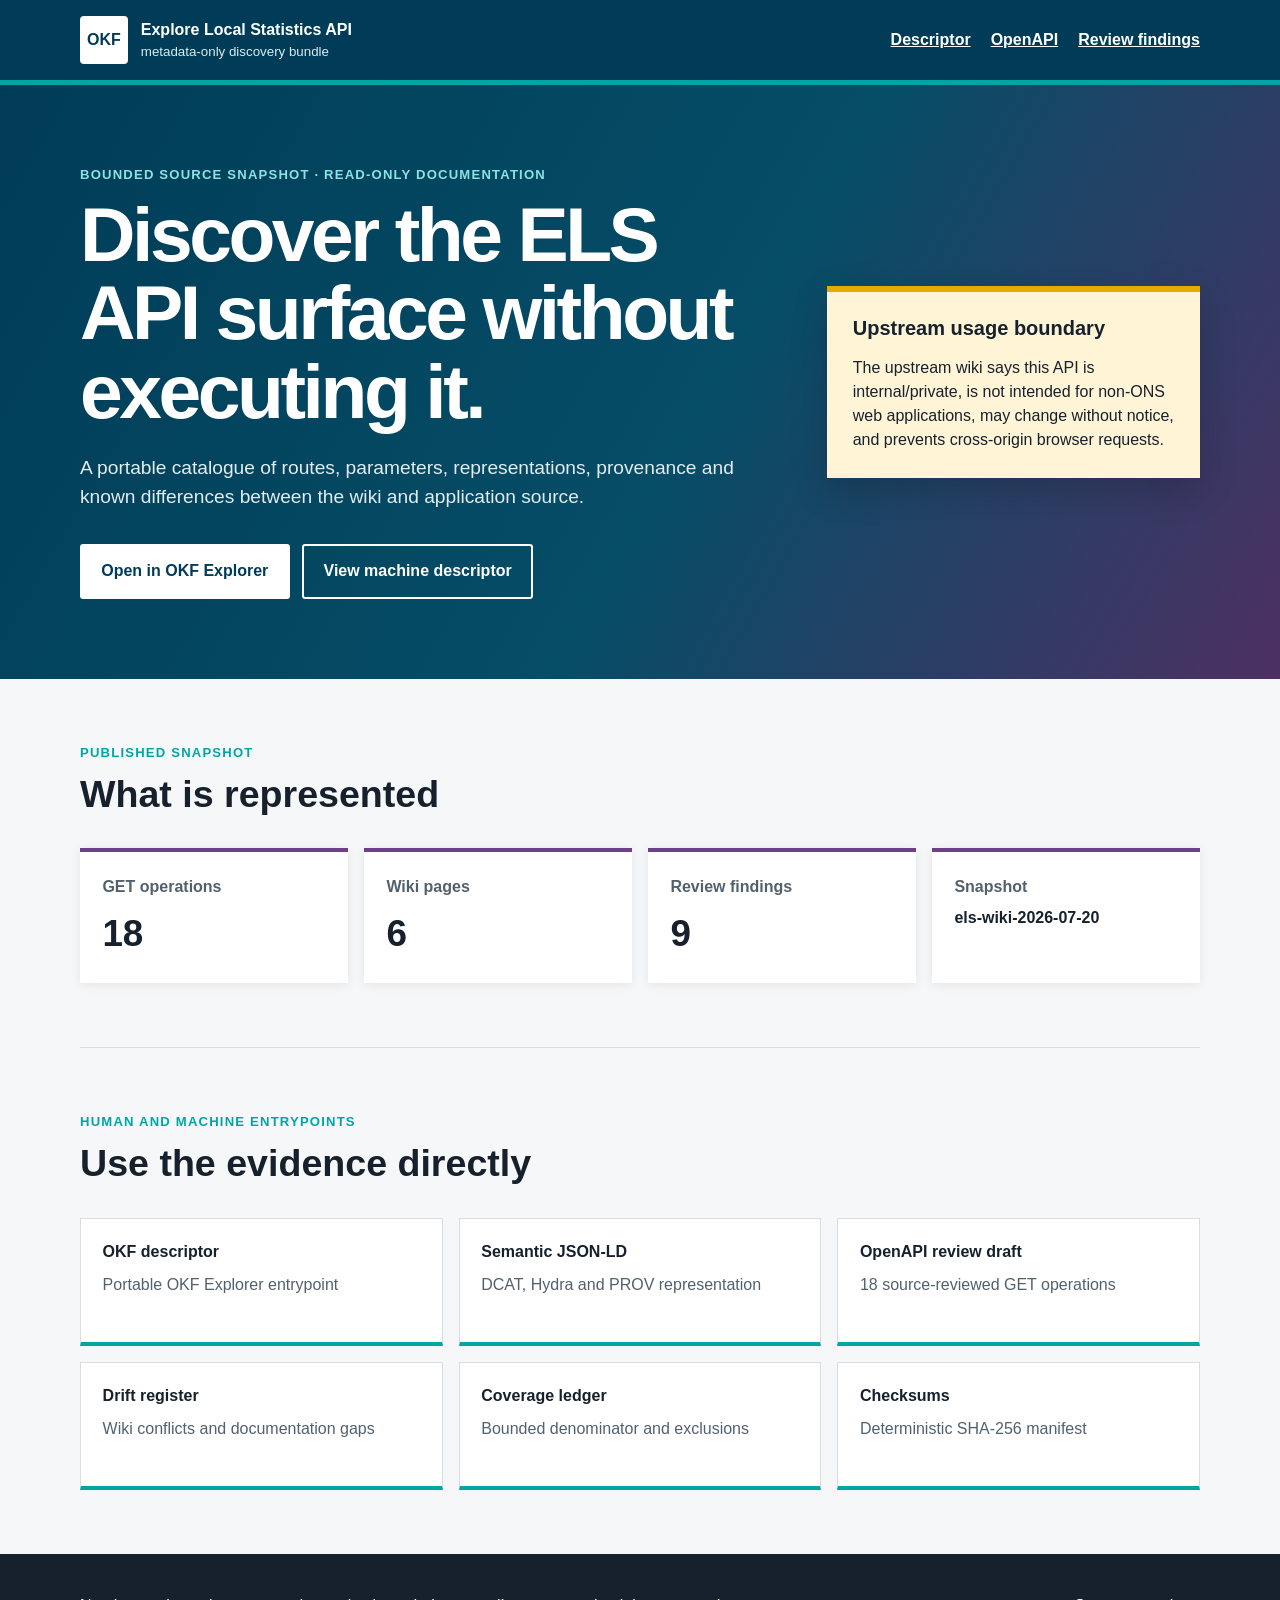
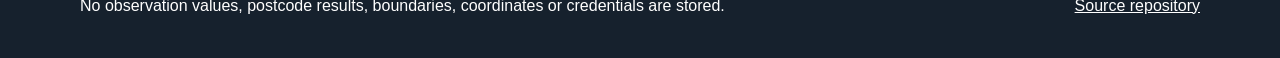
==== bundle/index.html @ c5cec98f "Publish OKF bundle with GitHub Pages" ====
<!doctype html>
<html lang="en-GB">
<head>
  <meta charset="utf-8">
  <meta name="viewport" content="width=device-width, initial-scale=1">
  <meta name="description" content="Metadata-only OKF discovery bundle for the Explore Local Statistics internal API documentation.">
  <meta name="referrer" content="no-referrer">
  <meta http-equiv="Content-Security-Policy" content="default-src 'self'; style-src 'self'; img-src 'self'; object-src 'none'; base-uri 'self'; form-action 'none'">
  <title>Explore Local Statistics API · Open Knowledge Format</title>
  <link rel="stylesheet" href="site.css">
</head>
<body>
  <a class="skip-link" href="#main-content">Skip to bundle summary</a>
  <header class="site-header">
    <div class="shell header-inner">
      <a class="brand" href="./" aria-label="Explore Local Statistics API OKF home">
        <span class="brand-mark" aria-hidden="true">OKF</span>
        <span>
          <strong>Explore Local Statistics API</strong>
          <small>metadata-only discovery bundle</small>
        </span>
      </a>
      <nav aria-label="Bundle links">
        <a href="okf-explorer.json">Descriptor</a>
        <a href="data/openapi.json">OpenAPI</a>
        <a href="data/review/issues.json">Review findings</a>
      </nav>
    </div>
  </header>
  <main id="main-content">
    <section class="hero">
      <div class="shell hero-grid">
        <div>
          <p class="eyebrow">Bounded source snapshot · read-only documentation</p>
          <h1>Discover the ELS API surface without executing it.</h1>
          <p class="lede">
            A portable catalogue of routes, parameters, representations,
            provenance and known differences between the wiki and application source.
          </p>
          <div class="actions">
            <a class="button primary" href="https://chris-page-gov.github.io/okf-explorer/?bundle=https%3A%2F%2Fchris-page-gov.github.io%2Fokf-els-api%2Fokf-explorer.json" rel="noreferrer">
              Open in OKF Explorer
            </a>
            <a class="button secondary" href="okf-explorer.json">
              View machine descriptor
            </a>
          </div>
        </div>
        <aside class="warning" aria-labelledby="warning-title">
          <h2 id="warning-title">Upstream usage boundary</h2>
          <p>The upstream wiki says this API is internal/private, is not intended for non-ONS web applications, may change without notice, and prevents cross-origin browser requests.</p>
        </aside>
      </div>
    </section>
    <section class="shell summary" aria-labelledby="summary-title">
      <div>
        <p class="eyebrow">Published snapshot</p>
        <h2 id="summary-title">What is represented</h2>
      </div>
      <dl class="cards">
        <div><dt>GET operations</dt><dd>18</dd></div>
        <div><dt>Wiki pages</dt><dd>6</dd></div>
        <div><dt>Review findings</dt><dd>9</dd></div>
        <div><dt>Snapshot</dt><dd class="text-value">els-wiki-2026-07-20</dd></div>
      </dl>
    </section>
    <section class="shell files" aria-labelledby="files-title">
      <p class="eyebrow">Human and machine entrypoints</p>
      <h2 id="files-title">Use the evidence directly</h2>
      <div class="file-grid">
        <a href="okf-explorer.json"><strong>OKF descriptor</strong><span>Portable OKF Explorer entrypoint</span></a>
        <a href="okf-bundle.jsonld"><strong>Semantic JSON-LD</strong><span>DCAT, Hydra and PROV representation</span></a>
        <a href="data/openapi.json"><strong>OpenAPI review draft</strong><span>18 source-reviewed GET operations</span></a>
        <a href="data/review/issues.json"><strong>Drift register</strong><span>Wiki conflicts and documentation gaps</span></a>
        <a href="data/coverage/ledger.json"><strong>Coverage ledger</strong><span>Bounded denominator and exclusions</span></a>
        <a href="checksums.json"><strong>Checksums</strong><span>Deterministic SHA-256 manifest</span></a>
      </div>
    </section>
  </main>
  <footer>
    <div class="shell">
      <p>No observation values, postcode results, boundaries, coordinates or credentials are stored.</p>
      <a href="https://github.com/chris-page-gov/okf-els-api">Source repository</a>
    </div>
  </footer>
</body>
</html>
---- bundle/site.css ----
* { box-sizing: border-box; }
:root {
  color-scheme: light;
  --ink: #16212d;
  --muted: #52616e;
  --paper: #f6f7f8;
  --white: #ffffff;
  --blue: #003c57;
  --cyan: #00a6a6;
  --purple: #6d3f8c;
  --line: #d7dee3;
  --warning: #fff4d6;
}
html { font-family: Arial, Helvetica, sans-serif; color: var(--ink); background: var(--paper); }
body { margin: 0; line-height: 1.5; }
a { color: var(--blue); }
a:focus, button:focus { outline: 3px solid #ffbf47; outline-offset: 3px; }
.shell { width: min(1120px, calc(100% - 2rem)); margin: 0 auto; }
.skip-link { position: absolute; left: -9999px; top: 0; padding: .75rem 1rem; background: var(--white); z-index: 10; }
.skip-link:focus { left: 1rem; top: 1rem; }
.site-header { color: var(--white); background: var(--blue); border-bottom: 5px solid var(--cyan); }
.header-inner { min-height: 5rem; display: flex; align-items: center; justify-content: space-between; gap: 2rem; }
.brand { display: flex; align-items: center; gap: .8rem; color: var(--white); text-decoration: none; }
.brand-mark { display: grid; place-items: center; width: 3rem; height: 3rem; font-weight: 800; color: var(--blue); background: var(--white); border-radius: .25rem; }
.brand strong, .brand small { display: block; }
.brand small { color: #d8edf1; }
nav { display: flex; flex-wrap: wrap; gap: 1.25rem; }
nav a { color: var(--white); font-weight: 700; }
.hero { padding: 5rem 0; color: var(--white); background: linear-gradient(120deg, #003c57 0%, #064d67 55%, #4d3063 100%); }
.hero-grid { display: grid; grid-template-columns: minmax(0, 1.5fr) minmax(18rem, .8fr); gap: 3rem; align-items: center; }
.eyebrow { margin: 0 0 .65rem; color: var(--cyan); font-size: .82rem; font-weight: 800; letter-spacing: .09em; text-transform: uppercase; }
.hero .eyebrow { color: #8ce3e3; }
h1 { max-width: 16ch; margin: 0; font-size: clamp(2.5rem, 6vw, 4.8rem); line-height: 1.02; letter-spacing: -.045em; }
h2 { margin: 0; font-size: clamp(1.7rem, 3vw, 2.35rem); line-height: 1.15; }
.lede { max-width: 42rem; margin: 1.5rem 0 0; color: #e2edf1; font-size: 1.2rem; }
.actions { display: flex; flex-wrap: wrap; gap: .8rem; margin-top: 2rem; }
.button { display: inline-block; padding: .85rem 1.2rem; border: 2px solid var(--white); border-radius: .2rem; font-weight: 800; text-decoration: none; }
.button.primary { color: var(--blue); background: var(--white); }
.button.secondary { color: var(--white); }
.warning { padding: 1.6rem; color: var(--ink); background: var(--warning); border-top: 6px solid #e8a900; box-shadow: 0 12px 34px rgb(0 0 0 / .18); }
.warning h2 { font-size: 1.25rem; }
.warning p { margin-bottom: 0; }
.summary, .files { padding-top: 4rem; padding-bottom: 4rem; }
.cards { display: grid; grid-template-columns: repeat(4, 1fr); gap: 1rem; margin: 2rem 0 0; }
.cards div { min-width: 0; padding: 1.4rem; background: var(--white); border-top: 4px solid var(--purple); box-shadow: 0 2px 10px rgb(0 0 0 / .08); }
.cards dt { color: var(--muted); font-weight: 700; }
.cards dd { margin: .45rem 0 0; font-size: 2.3rem; font-weight: 800; }
.cards .text-value { overflow-wrap: anywhere; font-size: 1rem; }
.files { border-top: 1px solid var(--line); }
.file-grid { display: grid; grid-template-columns: repeat(3, 1fr); gap: 1rem; margin-top: 2rem; }
.file-grid a { min-height: 8rem; padding: 1.35rem; color: var(--ink); background: var(--white); border: 1px solid var(--line); border-bottom: 4px solid var(--cyan); text-decoration: none; }
.file-grid a:hover { border-bottom-color: var(--purple); transform: translateY(-2px); }
.file-grid strong, .file-grid span { display: block; }
.file-grid span { margin-top: .55rem; color: var(--muted); }
footer { padding: 2.5rem 0; color: var(--white); background: var(--ink); }
footer .shell { display: flex; justify-content: space-between; gap: 2rem; }
footer a { color: var(--white); }
footer p { margin: 0; }
@media (max-width: 760px) {
  .header-inner, footer .shell { align-items: flex-start; flex-direction: column; padding: 1rem 0; }
  .hero { padding: 3.5rem 0; }
  .hero-grid { grid-template-columns: 1fr; }
  .cards { grid-template-columns: repeat(2, 1fr); }
  .file-grid { grid-template-columns: 1fr; }
}
@media (max-width: 440px) {
  .cards { grid-template-columns: 1fr; }
}
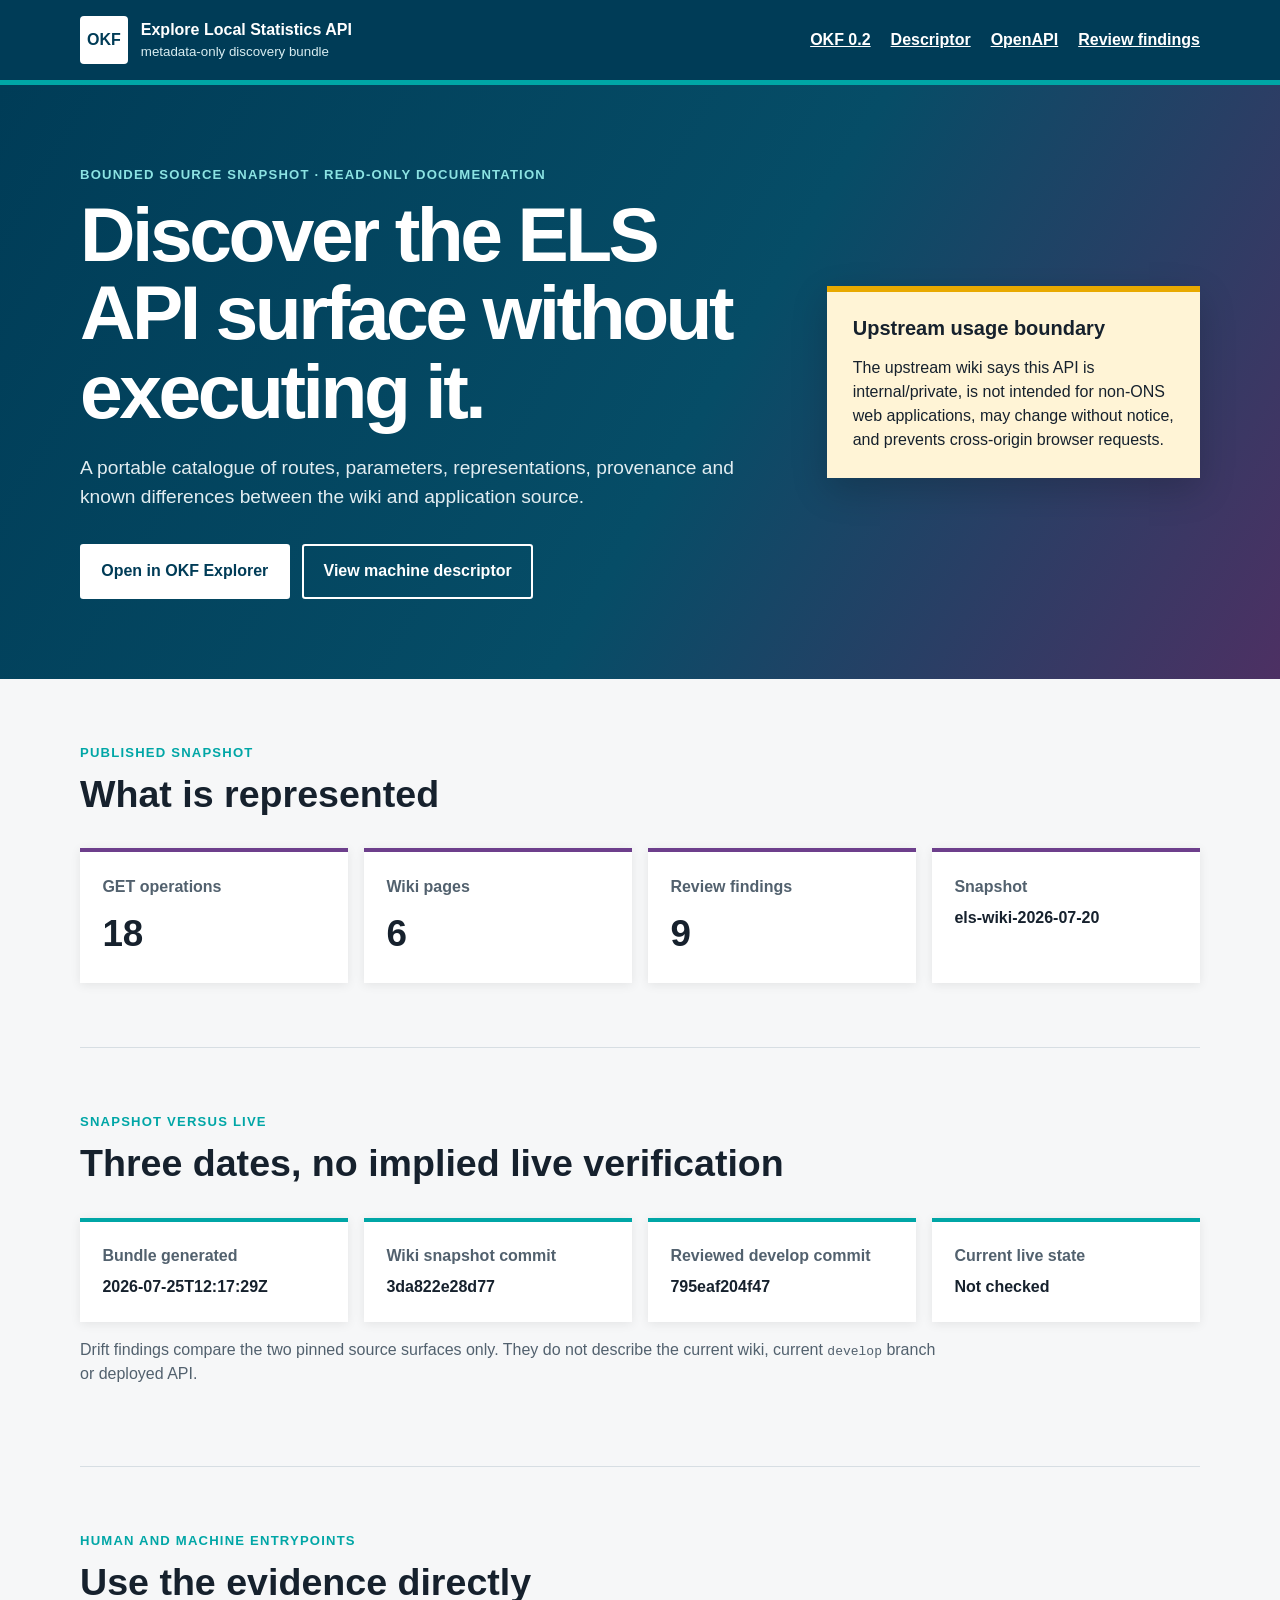
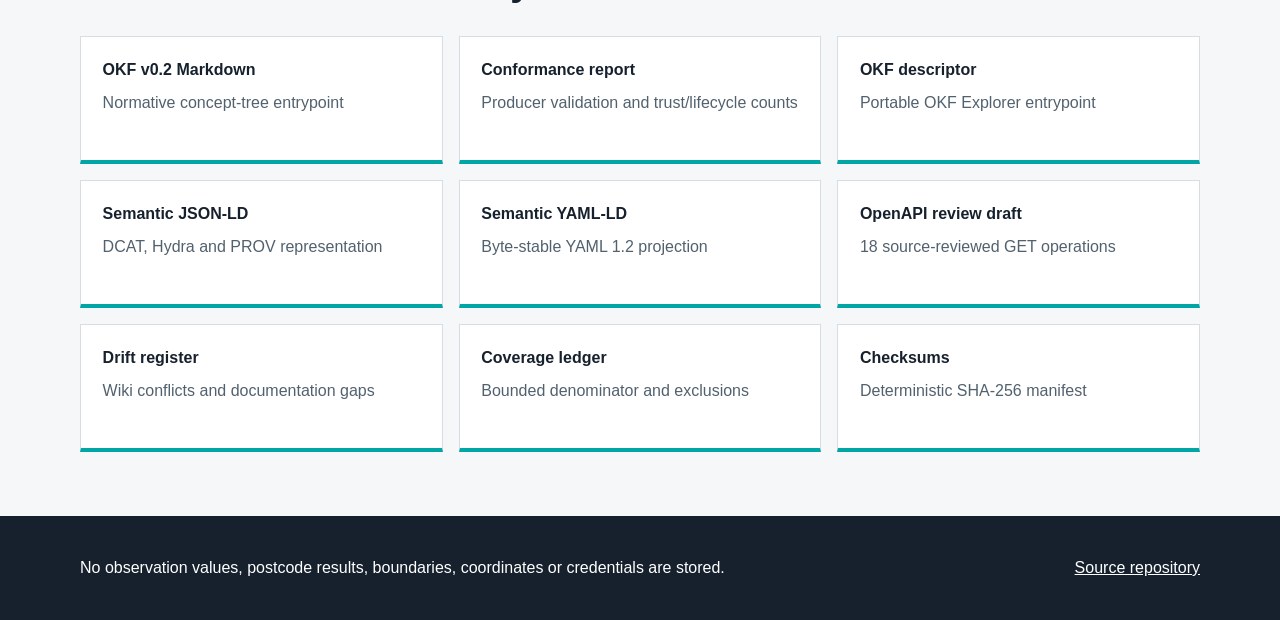
==== commit 7a5e262a: "Migrate ELS API bundle to OKF v0.2" ====
--- a/bundle/index.html
+++ b/bundle/index.html
@@ -21,6 +21,7 @@
         </span>
       </a>
       <nav aria-label="Bundle links">
+        <a href="index.md">OKF 0.2</a>
         <a href="okf-explorer.json">Descriptor</a>
         <a href="data/openapi.json">OpenAPI</a>
         <a href="data/review/issues.json">Review findings</a>
@@ -38,7 +39,7 @@
             provenance and known differences between the wiki and application source.
           </p>
           <div class="actions">
-            <a class="button primary" href="https://chris-page-gov.github.io/okf-explorer/?bundle=https%3A%2F%2Fchris-page-gov.github.io%2Fokf-els-api%2Fokf-explorer.json" rel="noreferrer">
+            <a class="button primary" href="https://chris-page-gov.github.io/okf-explorer/?bundle=https%3A%2F%2Fchris-page-gov.github.io%2Fokf-els-api%2Fokf-explorer.json%3Fversion%3D0.2.0" rel="noreferrer">
               Open in OKF Explorer
             </a>
             <a class="button secondary" href="okf-explorer.json">
@@ -64,12 +65,29 @@
         <div><dt>Snapshot</dt><dd class="text-value">els-wiki-2026-07-20</dd></div>
       </dl>
     </section>
+    <section class="shell temporal" aria-labelledby="temporal-title">
+      <p class="eyebrow">Snapshot versus live</p>
+      <h2 id="temporal-title">Three dates, no implied live verification</h2>
+      <dl class="cards temporal-cards">
+        <div><dt>Bundle generated</dt><dd class="text-value">2026-07-25T12:17:29Z</dd></div>
+        <div><dt>Wiki snapshot commit</dt><dd class="text-value">3da822e28d77</dd></div>
+        <div><dt>Reviewed develop commit</dt><dd class="text-value">795eaf204f47</dd></div>
+        <div><dt>Current live state</dt><dd class="text-value">Not checked</dd></div>
+      </dl>
+      <p>
+        Drift findings compare the two pinned source surfaces only. They do not
+        describe the current wiki, current <code>develop</code> branch or deployed API.
+      </p>
+    </section>
     <section class="shell files" aria-labelledby="files-title">
       <p class="eyebrow">Human and machine entrypoints</p>
       <h2 id="files-title">Use the evidence directly</h2>
       <div class="file-grid">
+        <a href="index.md"><strong>OKF v0.2 Markdown</strong><span>Normative concept-tree entrypoint</span></a>
+        <a href="data/standards/okf-v0.2.json"><strong>Conformance report</strong><span>Producer validation and trust/lifecycle counts</span></a>
         <a href="okf-explorer.json"><strong>OKF descriptor</strong><span>Portable OKF Explorer entrypoint</span></a>
         <a href="okf-bundle.jsonld"><strong>Semantic JSON-LD</strong><span>DCAT, Hydra and PROV representation</span></a>
+        <a href="okf-bundle.yamlld"><strong>Semantic YAML-LD</strong><span>Byte-stable YAML 1.2 projection</span></a>
         <a href="data/openapi.json"><strong>OpenAPI review draft</strong><span>18 source-reviewed GET operations</span></a>
         <a href="data/review/issues.json"><strong>Drift register</strong><span>Wiki conflicts and documentation gaps</span></a>
         <a href="data/coverage/ledger.json"><strong>Coverage ledger</strong><span>Bounded denominator and exclusions</span></a>
--- a/bundle/site.css
+++ b/bundle/site.css
@@ -40,12 +40,15 @@
 .warning { padding: 1.6rem; color: var(--ink); background: var(--warning); border-top: 6px solid #e8a900; box-shadow: 0 12px 34px rgb(0 0 0 / .18); }
 .warning h2 { font-size: 1.25rem; }
 .warning p { margin-bottom: 0; }
-.summary, .files { padding-top: 4rem; padding-bottom: 4rem; }
+.summary, .temporal, .files { padding-top: 4rem; padding-bottom: 4rem; }
 .cards { display: grid; grid-template-columns: repeat(4, 1fr); gap: 1rem; margin: 2rem 0 0; }
 .cards div { min-width: 0; padding: 1.4rem; background: var(--white); border-top: 4px solid var(--purple); box-shadow: 0 2px 10px rgb(0 0 0 / .08); }
 .cards dt { color: var(--muted); font-weight: 700; }
 .cards dd { margin: .45rem 0 0; font-size: 2.3rem; font-weight: 800; }
 .cards .text-value { overflow-wrap: anywhere; font-size: 1rem; }
+.temporal { border-top: 1px solid var(--line); }
+.temporal-cards div { border-top-color: var(--cyan); }
+.temporal > p:last-child { max-width: 54rem; color: var(--muted); }
 .files { border-top: 1px solid var(--line); }
 .file-grid { display: grid; grid-template-columns: repeat(3, 1fr); gap: 1rem; margin-top: 2rem; }
 .file-grid a { min-height: 8rem; padding: 1.35rem; color: var(--ink); background: var(--white); border: 1px solid var(--line); border-bottom: 4px solid var(--cyan); text-decoration: none; }
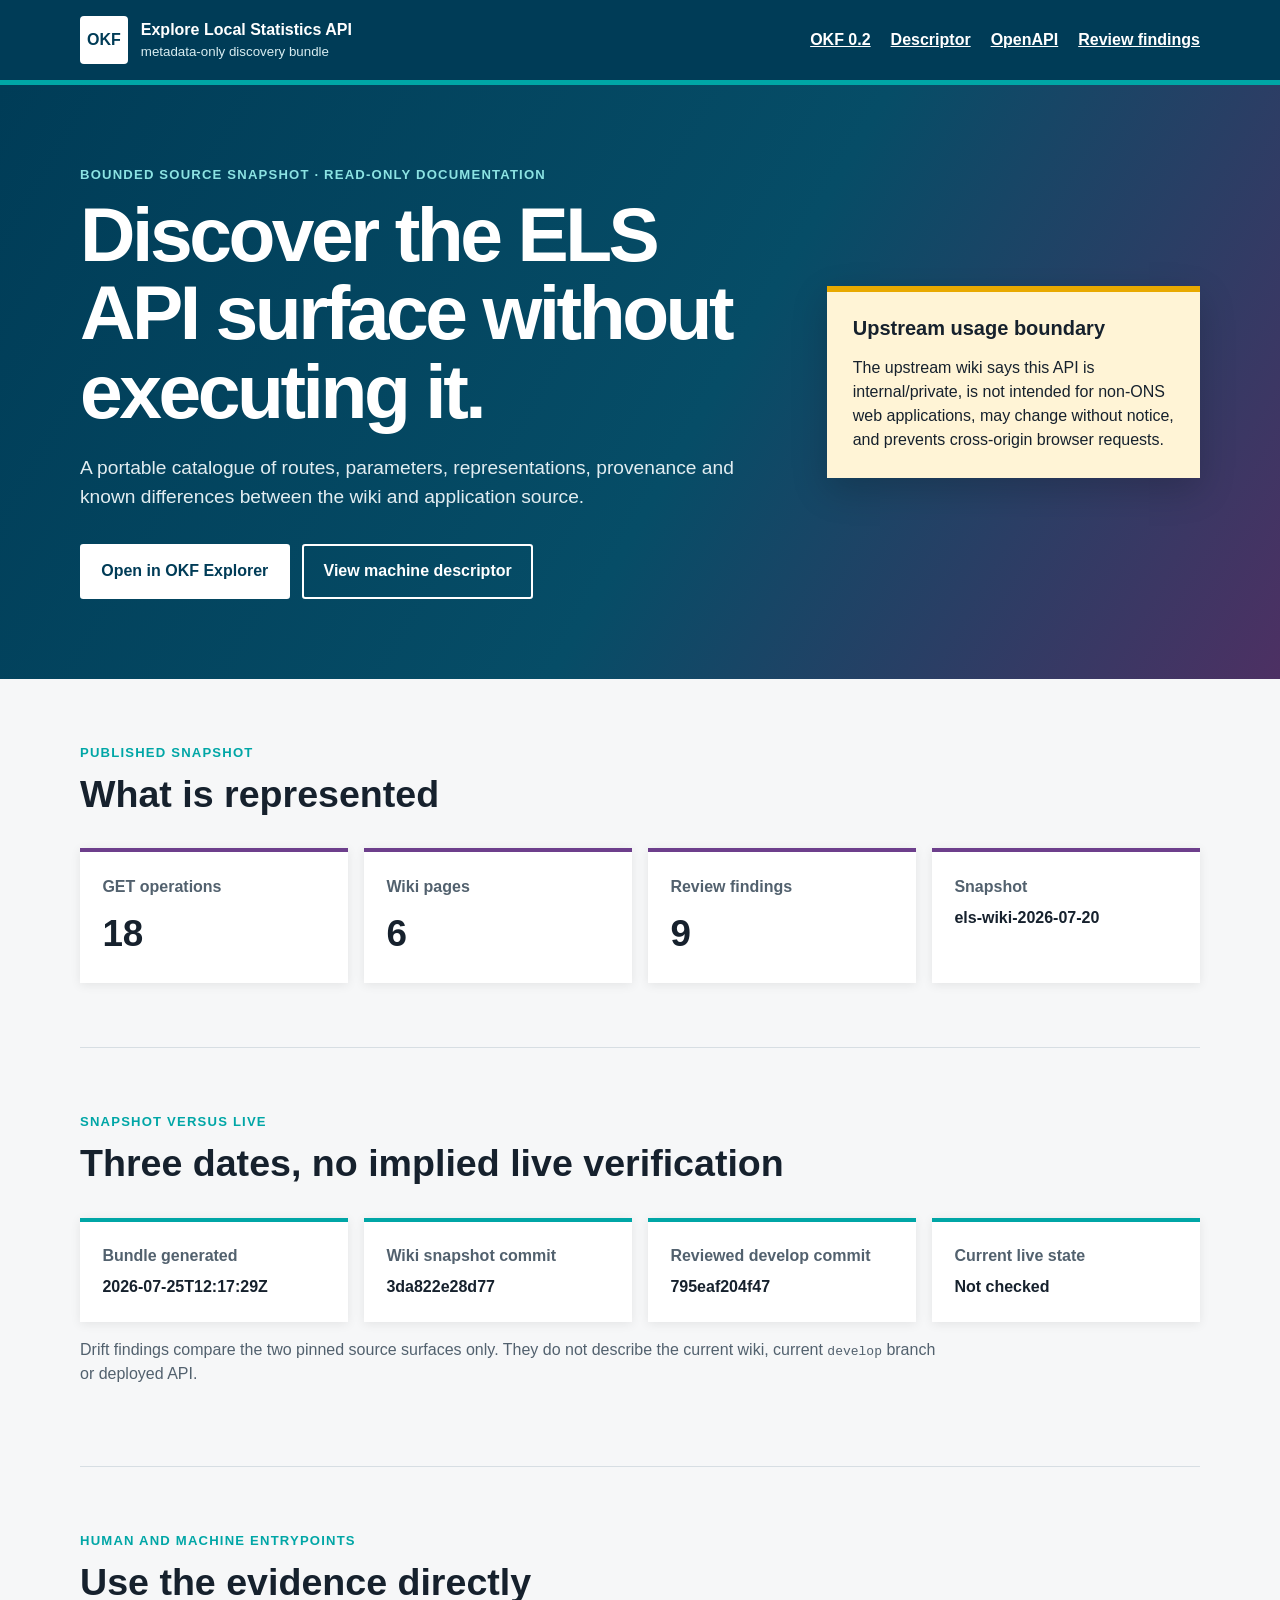
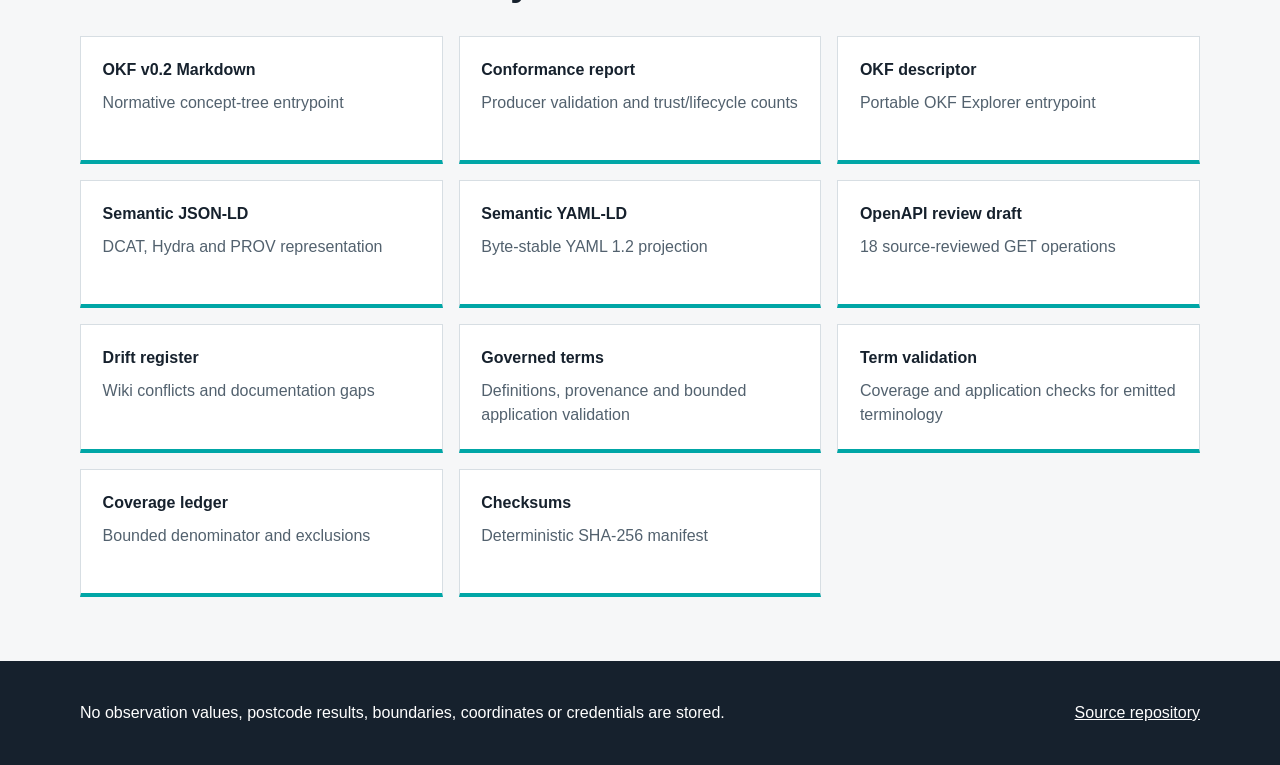
==== commit 641cff24: "Govern and expose OKF metadata terms" ====
--- a/bundle/index.html
+++ b/bundle/index.html
@@ -90,6 +90,8 @@
         <a href="okf-bundle.yamlld"><strong>Semantic YAML-LD</strong><span>Byte-stable YAML 1.2 projection</span></a>
         <a href="data/openapi.json"><strong>OpenAPI review draft</strong><span>18 source-reviewed GET operations</span></a>
         <a href="data/review/issues.json"><strong>Drift register</strong><span>Wiki conflicts and documentation gaps</span></a>
+        <a href="data/standards/terms.json"><strong>Governed terms</strong><span>Definitions, provenance and bounded application validation</span></a>
+        <a href="data/standards/term-validation.json"><strong>Term validation</strong><span>Coverage and application checks for emitted terminology</span></a>
         <a href="data/coverage/ledger.json"><strong>Coverage ledger</strong><span>Bounded denominator and exclusions</span></a>
         <a href="checksums.json"><strong>Checksums</strong><span>Deterministic SHA-256 manifest</span></a>
       </div>
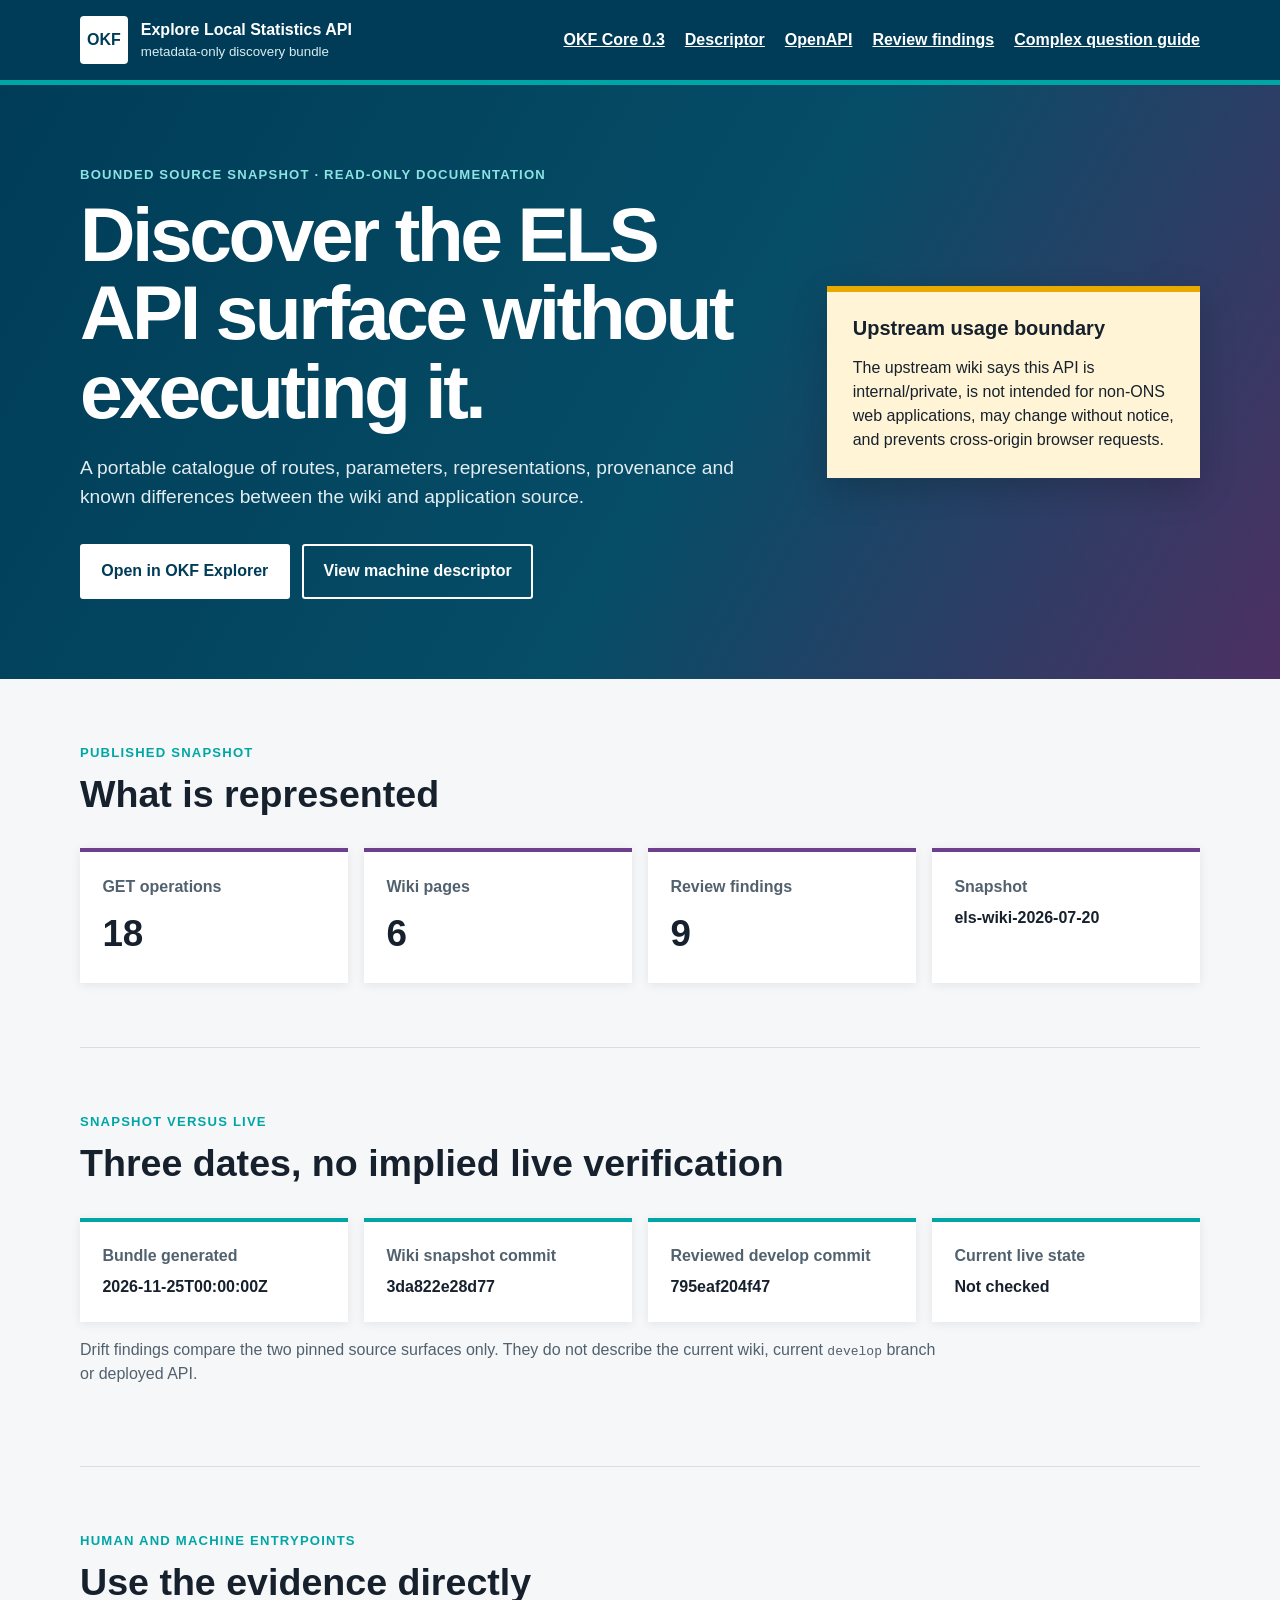
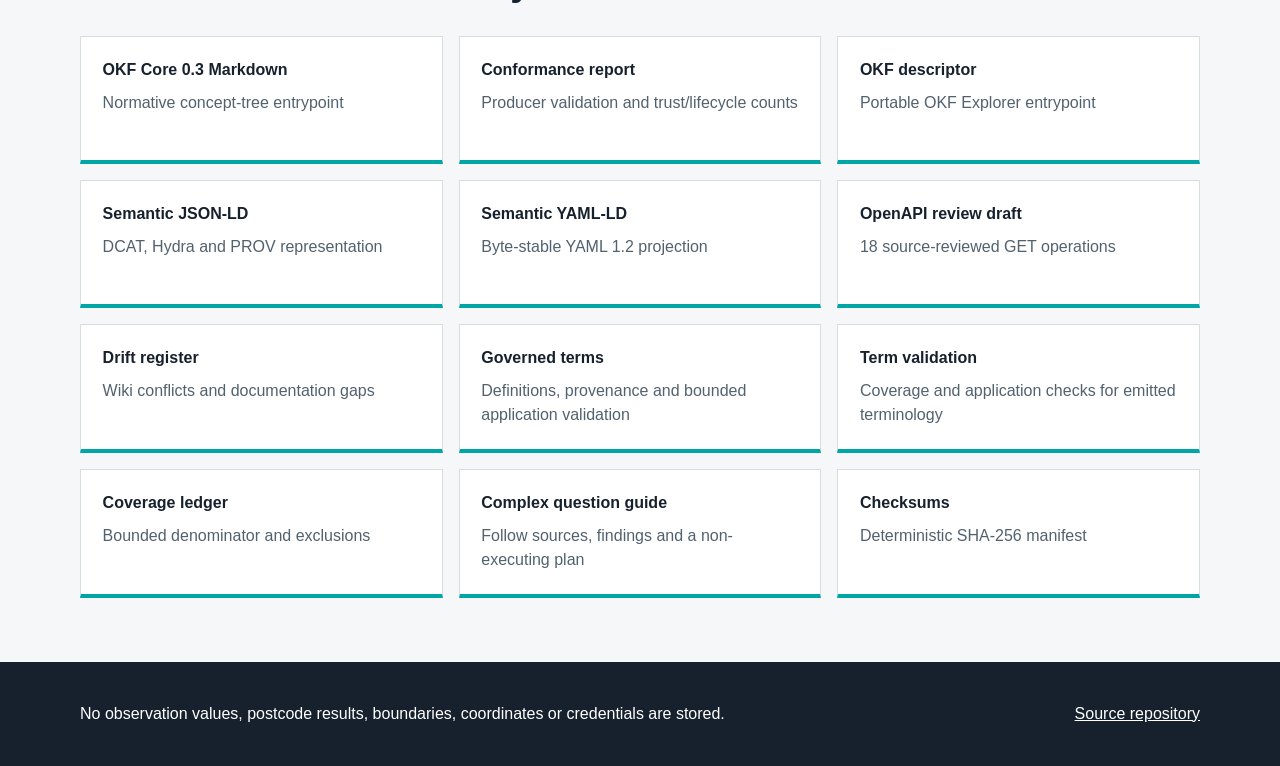
==== commit 59d880cc: "Migrate ELS API bundle to OKF Core 0.3" ====
--- a/bundle/index.html
+++ b/bundle/index.html
@@ -21,10 +21,11 @@
         </span>
       </a>
       <nav aria-label="Bundle links">
-        <a href="index.md">OKF 0.2</a>
+        <a href="index.md">OKF Core 0.3</a>
         <a href="okf-explorer.json">Descriptor</a>
         <a href="data/openapi.json">OpenAPI</a>
         <a href="data/review/issues.json">Review findings</a>
+        <a href="complex-question.html">Complex question guide</a>
       </nav>
     </div>
   </header>
@@ -39,7 +40,7 @@
             provenance and known differences between the wiki and application source.
           </p>
           <div class="actions">
-            <a class="button primary" href="https://chris-page-gov.github.io/okf-explorer/?bundle=https%3A%2F%2Fchris-page-gov.github.io%2Fokf-els-api%2Fokf-explorer.json%3Fversion%3D0.2.0" rel="noreferrer">
+            <a class="button primary" href="https://chris-page-gov.github.io/okf-explorer/?bundle=https%3A%2F%2Fchris-page-gov.github.io%2Fokf-els-api%2Fokf-explorer.json%3Fversion%3D0.3.0" rel="noreferrer">
               Open in OKF Explorer
             </a>
             <a class="button secondary" href="okf-explorer.json">
@@ -69,7 +70,7 @@
       <p class="eyebrow">Snapshot versus live</p>
       <h2 id="temporal-title">Three dates, no implied live verification</h2>
       <dl class="cards temporal-cards">
-        <div><dt>Bundle generated</dt><dd class="text-value">2026-07-25T12:17:29Z</dd></div>
+        <div><dt>Bundle generated</dt><dd class="text-value">2026-11-25T00:00:00Z</dd></div>
         <div><dt>Wiki snapshot commit</dt><dd class="text-value">3da822e28d77</dd></div>
         <div><dt>Reviewed develop commit</dt><dd class="text-value">795eaf204f47</dd></div>
         <div><dt>Current live state</dt><dd class="text-value">Not checked</dd></div>
@@ -83,8 +84,8 @@
       <p class="eyebrow">Human and machine entrypoints</p>
       <h2 id="files-title">Use the evidence directly</h2>
       <div class="file-grid">
-        <a href="index.md"><strong>OKF v0.2 Markdown</strong><span>Normative concept-tree entrypoint</span></a>
-        <a href="data/standards/okf-v0.2.json"><strong>Conformance report</strong><span>Producer validation and trust/lifecycle counts</span></a>
+        <a href="index.md"><strong>OKF Core 0.3 Markdown</strong><span>Normative concept-tree entrypoint</span></a>
+        <a href="data/standards/okf-core-0.3.json"><strong>Conformance report</strong><span>Producer validation and trust/lifecycle counts</span></a>
         <a href="okf-explorer.json"><strong>OKF descriptor</strong><span>Portable OKF Explorer entrypoint</span></a>
         <a href="okf-bundle.jsonld"><strong>Semantic JSON-LD</strong><span>DCAT, Hydra and PROV representation</span></a>
         <a href="okf-bundle.yamlld"><strong>Semantic YAML-LD</strong><span>Byte-stable YAML 1.2 projection</span></a>
@@ -93,6 +94,7 @@
         <a href="data/standards/terms.json"><strong>Governed terms</strong><span>Definitions, provenance and bounded application validation</span></a>
         <a href="data/standards/term-validation.json"><strong>Term validation</strong><span>Coverage and application checks for emitted terminology</span></a>
         <a href="data/coverage/ledger.json"><strong>Coverage ledger</strong><span>Bounded denominator and exclusions</span></a>
+        <a href="complex-question.html"><strong>Complex question guide</strong><span>Follow sources, findings and a non-executing plan</span></a>
         <a href="checksums.json"><strong>Checksums</strong><span>Deterministic SHA-256 manifest</span></a>
       </div>
     </section>
--- a/bundle/site.css
+++ b/bundle/site.css
@@ -59,13 +59,39 @@
 footer .shell { display: flex; justify-content: space-between; gap: 2rem; }
 footer a { color: var(--white); }
 footer p { margin: 0; }
+.bundle-identity { color: var(--muted); overflow-wrap: anywhere; }
+.worked-answer { margin: 2rem 0; padding: 1.5rem; background: var(--white); border: 1px solid var(--line); border-left: 5px solid var(--purple); }
+.worked-answer h2 { margin-bottom: 1.5rem; }
+.worked-answer h3 { margin: 1.4rem 0 .4rem; font-size: 1.15rem; }
+.worked-answer p { max-width: 70ch; }
+.question-main { padding-top: 2.5rem; padding-bottom: 4rem; }
+.question-main h1 { margin-bottom: 1.5rem; }
+.question-callout, .source-panel, .handoff-panel { margin: 1.5rem 0; padding: 1.5rem; background: var(--white); border: 1px solid var(--line); border-left: 5px solid var(--cyan); }
+.question-warning { color: var(--ink); box-shadow: none; }
+.question-diagram { margin: 2rem 0; padding: 1rem; background: var(--white); border: 1px solid var(--line); }
+.question-diagram img { display: block; width: 100%; height: auto; }
+.question-diagram figcaption { margin-top: .75rem; color: var(--muted); }
+.evidence-controls { display: grid; grid-template-columns: repeat(4, minmax(0, 1fr)); gap: .8rem; }
+.evidence-controls a { display: flex; min-height: 8rem; flex-direction: column; gap: .35rem; padding: 1rem; color: var(--ink); background: var(--white); border: 1px solid var(--line); border-bottom: 4px solid var(--cyan); text-decoration: none; }
+.evidence-controls a span { color: var(--blue); font-size: 1.4rem; font-weight: 800; }
+.evidence-controls a small { color: var(--muted); }
+.source-panel details { margin: 1rem 0; padding: 1rem; border: 1px solid var(--line); }
+.source-panel summary { cursor: pointer; font-weight: 700; }
+.handoff-panel label { display: block; margin-bottom: .4rem; font-weight: 700; }
+.handoff-panel textarea { display: block; width: 100%; min-height: 14rem; padding: .8rem; color: var(--ink); background: #f6f7f8; border: 1px solid #89949c; font: inherit; }
+.boundary-note { color: var(--muted); }
 @media (max-width: 760px) {
   .header-inner, footer .shell { align-items: flex-start; flex-direction: column; padding: 1rem 0; }
   .hero { padding: 3.5rem 0; }
   .hero-grid { grid-template-columns: 1fr; }
   .cards { grid-template-columns: repeat(2, 1fr); }
   .file-grid { grid-template-columns: 1fr; }
+  .evidence-controls { grid-template-columns: repeat(2, minmax(0, 1fr)); }
+  .question-main { padding-top: 1.5rem; }
+  .question-diagram { padding: .5rem; }
 }
 @media (max-width: 440px) {
   .cards { grid-template-columns: 1fr; }
+  .evidence-controls { grid-template-columns: 1fr; }
+  .question-callout, .source-panel, .handoff-panel { padding: 1rem; }
 }
